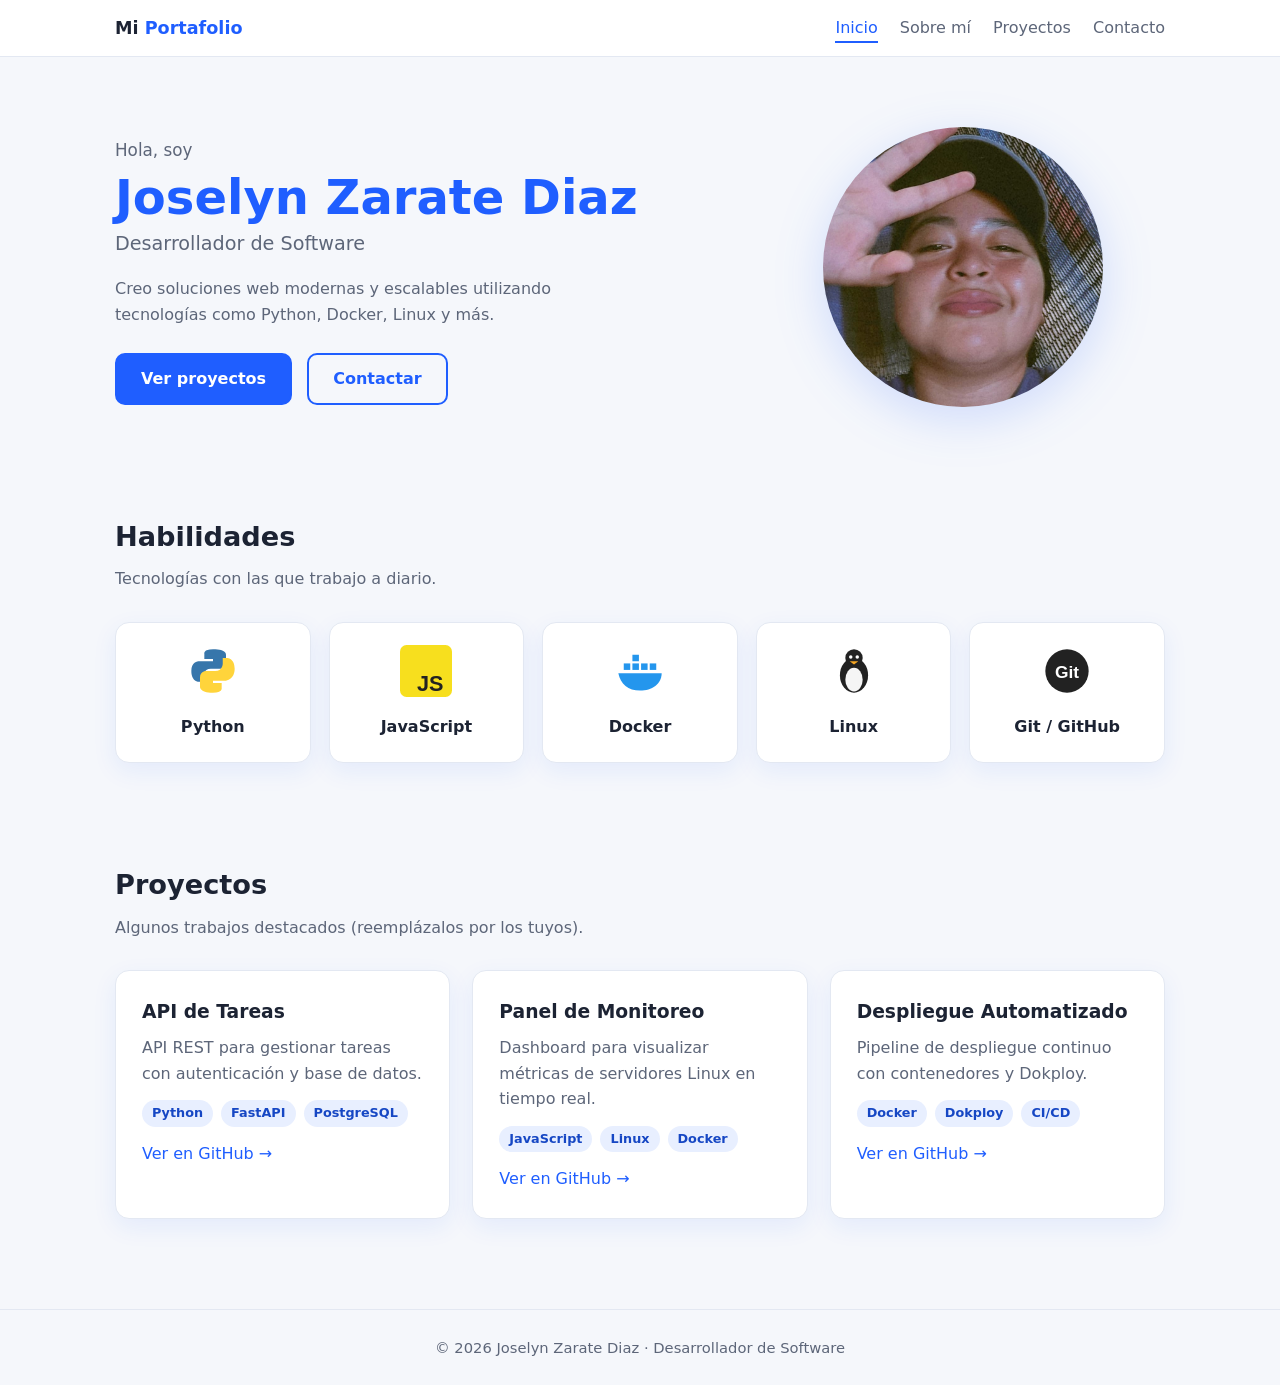
==== index.html @ 58af4c86 "Add files via upload" ====
<!DOCTYPE html>
<html lang="es">
<head>
  <meta charset="UTF-8">
  <meta name="viewport" content="width=device-width, initial-scale=1.0">
  <meta name="description" content="Portafolio de desarrollador de software">
  <title>Mi Portafolio | Desarrollador de Software</title>
  <link rel="stylesheet" href="css/style.css">
</head>
<body>

  <header class="navbar">
    <div class="container">
      <a class="brand" href="index.html">Mi <span>Portafolio</span></a>
      <ul class="nav-links">
        <li><a href="index.html">Inicio</a></li>
        <li><a href="about.html">Sobre mí</a></li>
        <li><a href="index.html#proyectos">Proyectos</a></li>
        <li><a href="contact.html">Contacto</a></li>
      </ul>
    </div>
  </header>

  <main>
    <section class="hero">
      <div class="container">
        <div>
          <small>Hola, soy</small>
          <h1><span>Joselyn Zarate Diaz</span></h1>
          <h2>Desarrollador de Software</h2>
          <p>Creo soluciones web modernas y escalables utilizando tecnologías como Python, Docker, Linux y más.</p>
          <a class="btn btn-primary" href="#proyectos">Ver proyectos</a>
          <a class="btn btn-outline" href="contact.html">Contactar</a>
        </div>
        <div class="hero-img">
          <img src="assets/foto.jpg" alt="Avatar del desarrollador">
        </div>
      </div>
    </section>

    <section id="habilidades">
      <div class="container">
        <h2 class="section-title">Habilidades</h2>
        <p class="section-sub">Tecnologías con las que trabajo a diario.</p>
        <div class="skills">
          <div class="card skill">
            <svg viewBox="0 0 48 48"><path d="M24 4c-9 0-8 4-8 4v5h8v2H12S4 14 4 24s7 10 7 10h4v-5s0-7 7-7h8s6 0 6-6V9s1-5-12-5z" fill="#3776ab"/><path d="M24 44c9 0 8-4 8-4v-5h-8v-2h12s8-1 8-11-7-10-7-10h-4v5s0 7-7 7h-8s-6 0-6 6v8s-1 6 12 6z" fill="#ffd43b"/></svg>
            <h3>Python</h3>
          </div>
          <div class="card skill">
            <svg viewBox="0 0 48 48"><rect width="48" height="48" rx="6" fill="#f7df1e"/><text x="28" y="42" font-size="20" font-weight="700" text-anchor="middle" fill="#222" font-family="Arial">JS</text></svg>
            <h3>JavaScript</h3>
          </div>
          <div class="card skill">
            <svg viewBox="0 0 48 48"><path d="M4 26h40c0 10-9 16-20 16S6 36 4 26z" fill="#2496ed"/><g fill="#2496ed"><rect x="9" y="17" width="6" height="6"/><rect x="17" y="17" width="6" height="6"/><rect x="25" y="17" width="6" height="6"/><rect x="17" y="9" width="6" height="6"/><rect x="33" y="17" width="6" height="6"/></g></svg>
            <h3>Docker</h3>
          </div>
          <div class="card skill">
            <svg viewBox="0 0 48 48"><ellipse cx="24" cy="28" rx="13" ry="16" fill="#222"/><ellipse cx="24" cy="32" rx="8" ry="11" fill="#f5f5f5"/><circle cx="24" cy="12" r="8" fill="#222"/><circle cx="21" cy="11" r="1.6" fill="#fff"/><circle cx="27" cy="11" r="1.6" fill="#fff"/><path d="M20 15l4 3 4-3z" fill="#f5a623"/></svg>
            <h3>Linux</h3>
          </div>
          <div class="card skill">
            <svg viewBox="0 0 48 48"><circle cx="24" cy="24" r="20" fill="#222"/><text x="24" y="30" font-size="16" font-weight="700" text-anchor="middle" fill="#fff" font-family="Arial">Git</text></svg>
            <h3>Git / GitHub</h3>
          </div>
        </div>
      </div>
    </section>

    <section id="proyectos">
      <div class="container">
        <h2 class="section-title">Proyectos</h2>
        <p class="section-sub">Algunos trabajos destacados (reemplázalos por los tuyos).</p>
        <div class="projects">
          <article class="card project">
            <h3>API de Tareas</h3>
            <p>API REST para gestionar tareas con autenticación y base de datos.</p>
            <div class="tags"><span class="tag">Python</span><span class="tag">FastAPI</span><span class="tag">PostgreSQL</span></div>
            <a href="https://github.com/joselyn67" target="_blank" rel="noopener">Ver en GitHub →</a>
          </article>
          <article class="card project">
            <h3>Panel de Monitoreo</h3>
            <p>Dashboard para visualizar métricas de servidores Linux en tiempo real.</p>
            <div class="tags"><span class="tag">JavaScript</span><span class="tag">Linux</span><span class="tag">Docker</span></div>
            <a href="https://github.com/joselyn67" target="_blank" rel="noopener">Ver en GitHub →</a>
          </article>
          <article class="card project">
            <h3>Despliegue Automatizado</h3>
            <p>Pipeline de despliegue continuo con contenedores y Dokploy.</p>
            <div class="tags"><span class="tag">Docker</span><span class="tag">Dokploy</span><span class="tag">CI/CD</span></div>
            <a href="https://github.com/joselyn67" target="_blank" rel="noopener">Ver en GitHub →</a>
          </article>
        </div>
      </div>
    </section>
  </main>

  <footer>
    <div class="container">© <span id="year">2026</span> Joselyn Zarate Diaz · Desarrollador de Software</div>
  </footer>

  <script src="js/main.js"></script>
</body>
</html>
---- css/style.css ----
:root {
  --bg: #f5f7fb;
  --surface: #ffffff;
  --text: #1c2333;
  --muted: #5d6679;
  --primary: #1f5eff;
  --primary-dark: #1647c4;
  --border: #e3e8f2;
  --radius: 14px;
  --shadow: 0 8px 24px rgba(31, 94, 255, 0.08);
}

* { box-sizing: border-box; margin: 0; padding: 0; }

html { scroll-behavior: smooth; }

body {
  font-family: "Segoe UI", system-ui, -apple-system, Roboto, sans-serif;
  background: var(--bg);
  color: var(--text);
  line-height: 1.6;
}

a { color: var(--primary); text-decoration: none; }

.container { width: min(1050px, 92%); margin: 0 auto; }

/* ---------- Navbar ---------- */
.navbar {
  position: sticky;
  top: 0;
  z-index: 10;
  background: rgba(255, 255, 255, 0.92);
  backdrop-filter: blur(8px);
  border-bottom: 1px solid var(--border);
}
.navbar .container {
  display: flex;
  align-items: center;
  justify-content: space-between;
  padding: 14px 0;
}
.brand { font-weight: 700; font-size: 1.1rem; color: var(--text); }
.brand span { color: var(--primary); }
.nav-links { display: flex; gap: 22px; list-style: none; }
.nav-links a { color: var(--muted); font-weight: 500; padding-bottom: 4px; }
.nav-links a:hover,
.nav-links a.active { color: var(--primary); border-bottom: 2px solid var(--primary); }

/* ---------- Hero ---------- */
.hero { padding: 70px 0 50px; }
.hero .container {
  display: grid;
  grid-template-columns: 1.2fr 0.8fr;
  gap: 40px;
  align-items: center;
}
.hero small { color: var(--muted); font-size: 1.05rem; }
.hero h1 { font-size: clamp(2rem, 5vw, 3rem); line-height: 1.15; margin: 6px 0 4px; }
.hero h1 span { color: var(--primary); }
.hero h2 { font-size: 1.2rem; color: var(--muted); font-weight: 500; margin-bottom: 16px; }
.hero p { color: var(--muted); max-width: 520px; margin-bottom: 26px; }
.hero-img { text-align: center; }
.hero-img img { border-radius: 50%; aspect-ratio: 1 / 1; object-fit: cover; width: min(280px, 80%); filter: drop-shadow(0 12px 24px rgba(31, 94, 255, 0.18)); }

.btn {
  display: inline-block;
  padding: 11px 24px;
  border-radius: 10px;
  font-weight: 600;
  border: 2px solid var(--primary);
  transition: 0.2s;
  cursor: pointer;
  font-size: 1rem;
}
.btn-primary { background: var(--primary); color: #fff; }
.btn-primary:hover { background: var(--primary-dark); border-color: var(--primary-dark); }
.btn-outline { background: transparent; color: var(--primary); margin-left: 10px; }
.btn-outline:hover { background: var(--primary); color: #fff; }

/* ---------- Secciones ---------- */
section { padding: 50px 0; }
.section-title { font-size: 1.7rem; margin-bottom: 8px; }
.section-sub { color: var(--muted); margin-bottom: 30px; }

.card {
  background: var(--surface);
  border: 1px solid var(--border);
  border-radius: var(--radius);
  box-shadow: var(--shadow);
  padding: 26px;
}

/* Habilidades */
.skills { display: grid; grid-template-columns: repeat(auto-fit, minmax(150px, 1fr)); gap: 18px; }
.skill { text-align: center; padding: 22px 10px; }
.skill svg { width: 52px; height: 52px; margin-bottom: 10px; }
.skill h3 { font-size: 1rem; }

/* Proyectos */
.projects { display: grid; grid-template-columns: repeat(auto-fit, minmax(280px, 1fr)); gap: 22px; }
.project h3 { margin-bottom: 8px; }
.project p { color: var(--muted); margin-bottom: 14px; }
.tags { display: flex; flex-wrap: wrap; gap: 8px; margin-bottom: 14px; }
.tag {
  background: #e8efff;
  color: var(--primary-dark);
  font-size: 0.8rem;
  font-weight: 600;
  padding: 3px 10px;
  border-radius: 20px;
}

/* Timeline (Sobre mí) */
.timeline { border-left: 3px solid var(--primary); padding-left: 22px; display: grid; gap: 22px; }
.timeline h3 { font-size: 1.05rem; }
.timeline span { color: var(--muted); font-size: 0.9rem; }

.two-col { display: grid; grid-template-columns: 1fr 1fr; gap: 28px; }

/* Formulario */
form { display: grid; gap: 16px; }
label { font-weight: 600; font-size: 0.92rem; }
input, textarea {
  width: 100%;
  padding: 12px 14px;
  border: 1px solid var(--border);
  border-radius: 10px;
  font: inherit;
  background: #fbfcff;
}
input:focus, textarea:focus { outline: 2px solid var(--primary); border-color: transparent; }
textarea { min-height: 140px; resize: vertical; }
.form-msg { font-weight: 600; color: #168a45; display: none; }

.contact-list { list-style: none; display: grid; gap: 14px; }
.contact-list li { color: var(--muted); }
.contact-list strong { color: var(--text); display: block; }

/* Footer */
footer {
  text-align: center;
  padding: 26px 0;
  color: var(--muted);
  border-top: 1px solid var(--border);
  margin-top: 40px;
  font-size: 0.92rem;
}

/* Responsive */
@media (max-width: 760px) {
  .hero .container, .two-col { grid-template-columns: 1fr; }
  .hero-img { order: -1; }
  .nav-links { gap: 14px; font-size: 0.92rem; }
  .btn-outline { margin-left: 0; margin-top: 10px; }
}
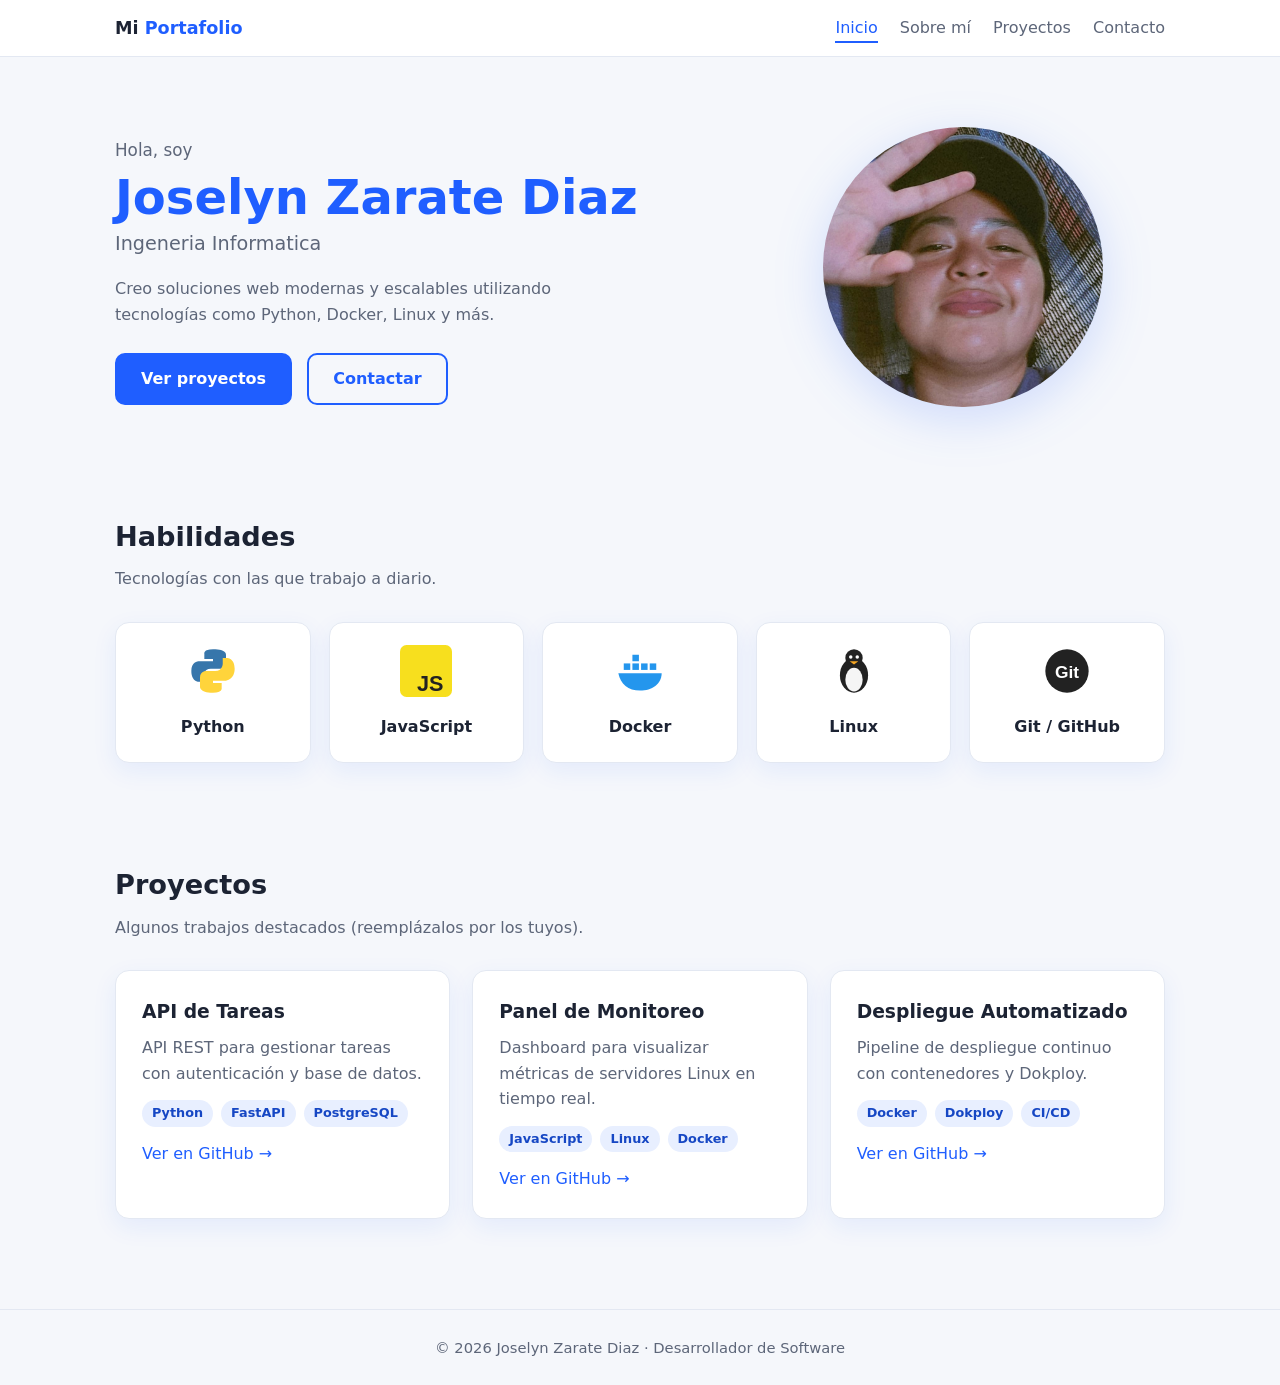
==== commit 132d57bc: "Update job title to "Ingeneria Informatica" in the hero section" ====
--- a/index.html
+++ b/index.html
@@ -27,7 +27,7 @@
         <div>
           <small>Hola, soy</small>
           <h1><span>Joselyn Zarate Diaz</span></h1>
-          <h2>Desarrollador de Software</h2>
+          <h2>Ingeneria Informatica</h2>
           <p>Creo soluciones web modernas y escalables utilizando tecnologías como Python, Docker, Linux y más.</p>
           <a class="btn btn-primary" href="#proyectos">Ver proyectos</a>
           <a class="btn btn-outline" href="contact.html">Contactar</a>
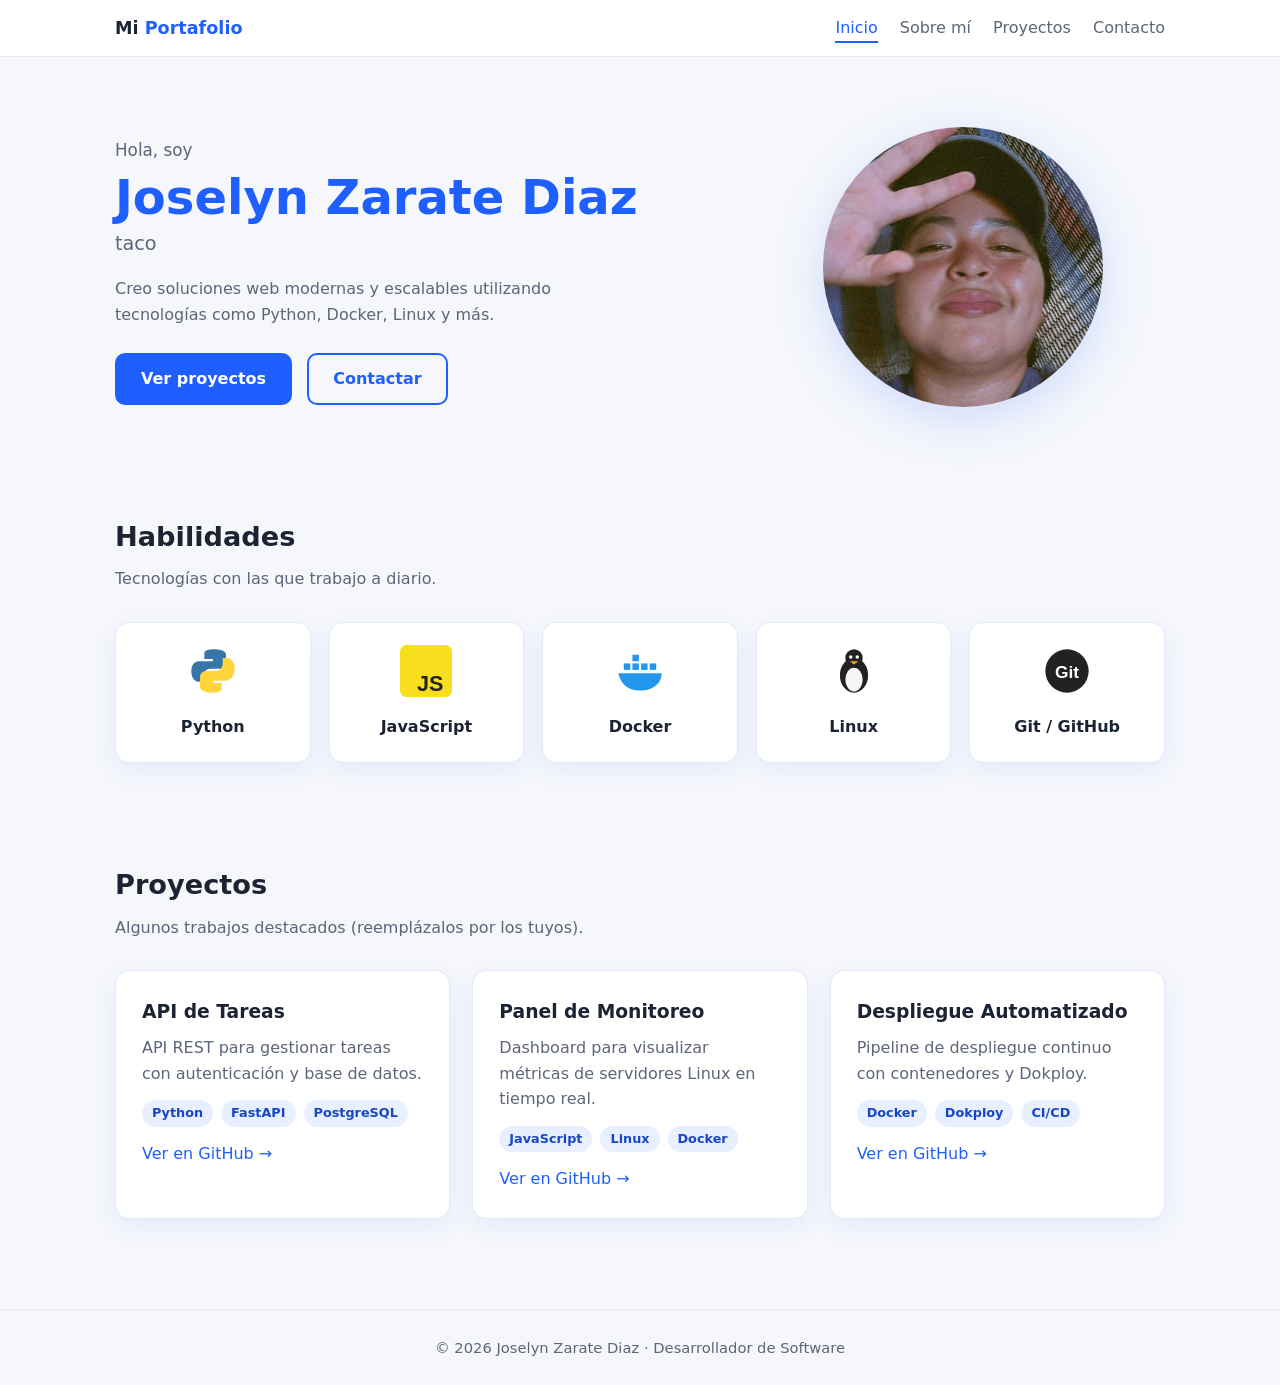
==== commit 93aa4b72: "Update job title in hero section to "taco"" ====
--- a/index.html
+++ b/index.html
@@ -27,7 +27,7 @@
         <div>
           <small>Hola, soy</small>
           <h1><span>Joselyn Zarate Diaz</span></h1>
-          <h2>Ingeneria Informatica</h2>
+          <h2>taco</h2>
           <p>Creo soluciones web modernas y escalables utilizando tecnologías como Python, Docker, Linux y más.</p>
           <a class="btn btn-primary" href="#proyectos">Ver proyectos</a>
           <a class="btn btn-outline" href="contact.html">Contactar</a>
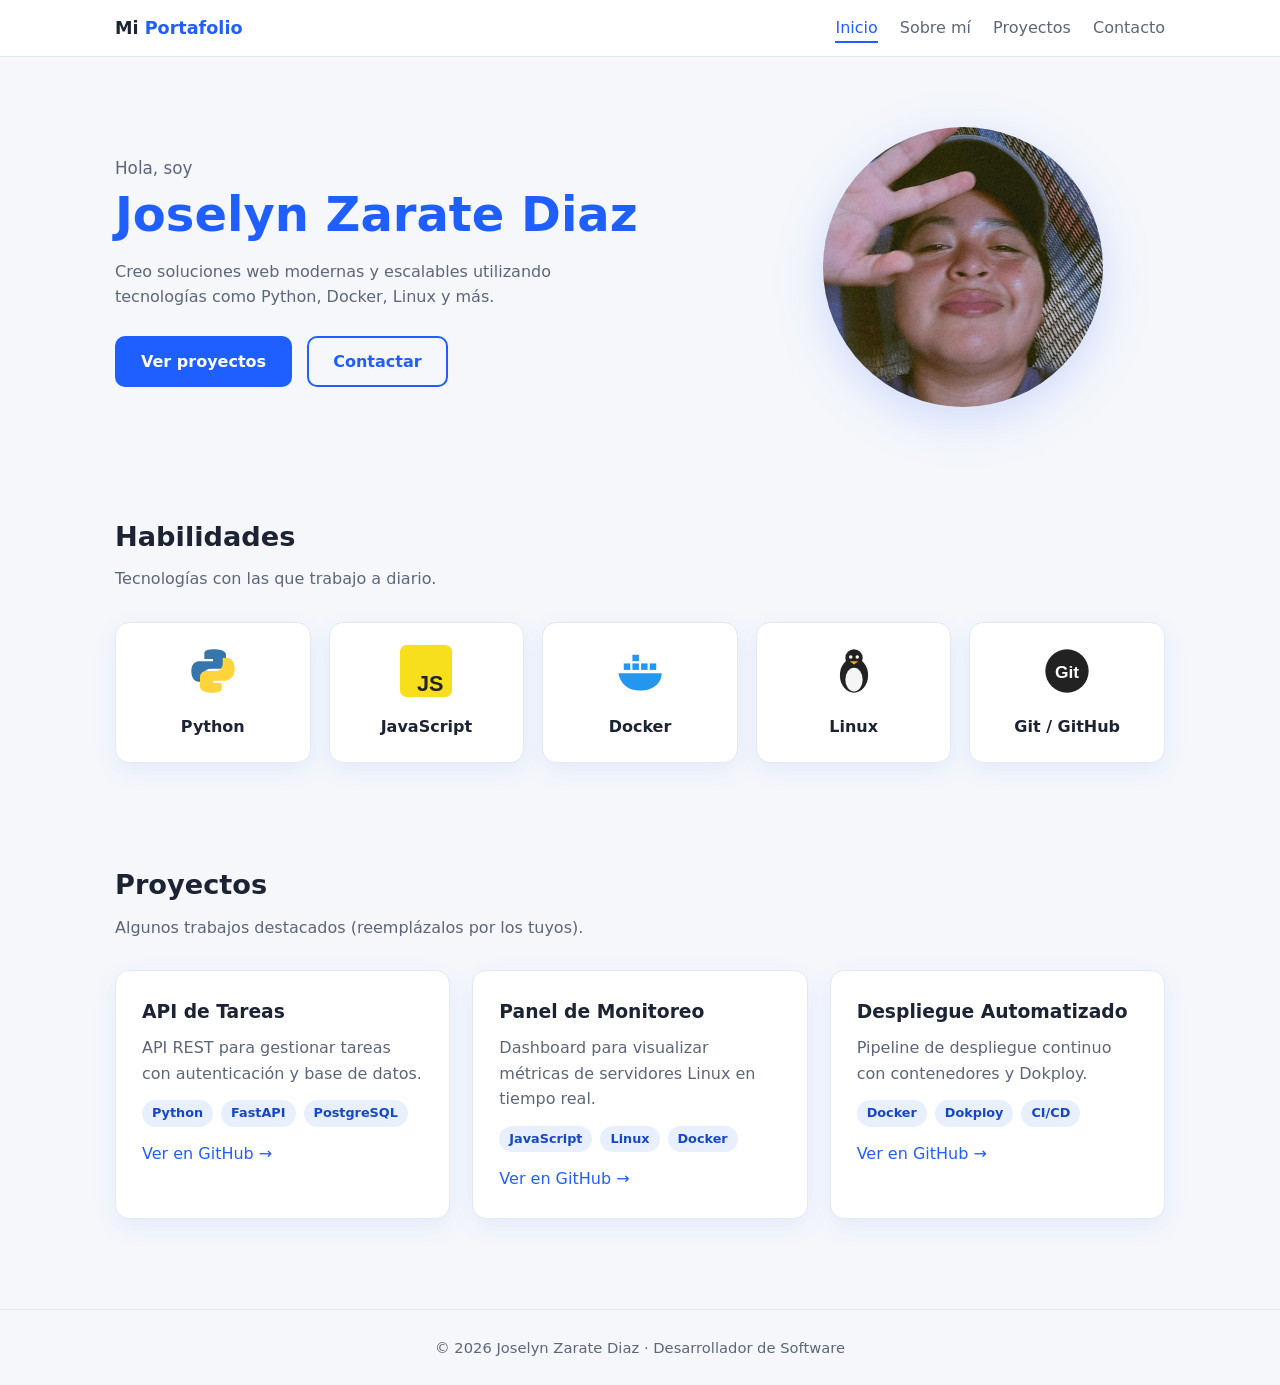
==== commit 841b59c5: "quite taco" ====
--- a/index.html
+++ b/index.html
@@ -27,7 +27,7 @@
         <div>
           <small>Hola, soy</small>
           <h1><span>Joselyn Zarate Diaz</span></h1>
-          <h2>taco</h2>
+          <h2></h2>
           <p>Creo soluciones web modernas y escalables utilizando tecnologías como Python, Docker, Linux y más.</p>
           <a class="btn btn-primary" href="#proyectos">Ver proyectos</a>
           <a class="btn btn-outline" href="contact.html">Contactar</a>
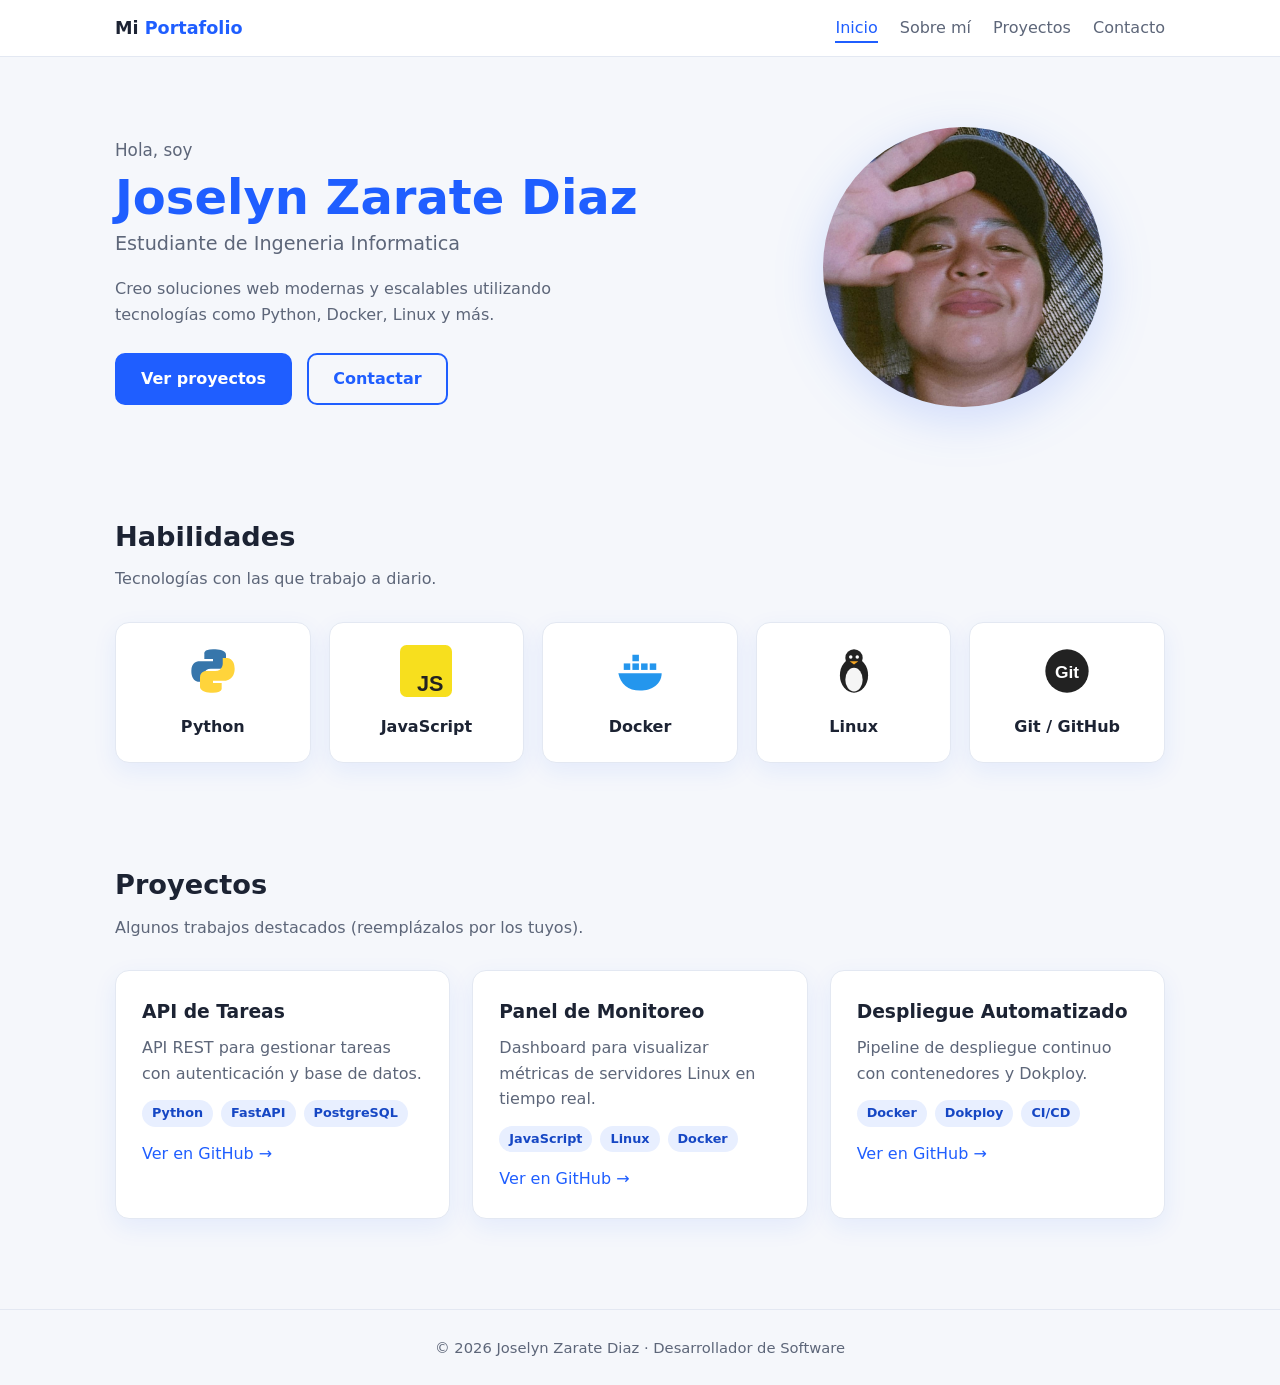
==== commit db4c3726: "Update hero section to include job title "Estudiante de Ingeneria Informatica"" ====
--- a/index.html
+++ b/index.html
@@ -27,7 +27,7 @@
         <div>
           <small>Hola, soy</small>
           <h1><span>Joselyn Zarate Diaz</span></h1>
-          <h2></h2>
+          <h2>Estudiante de Ingeneria Informatica</h2>
           <p>Creo soluciones web modernas y escalables utilizando tecnologías como Python, Docker, Linux y más.</p>
           <a class="btn btn-primary" href="#proyectos">Ver proyectos</a>
           <a class="btn btn-outline" href="contact.html">Contactar</a>
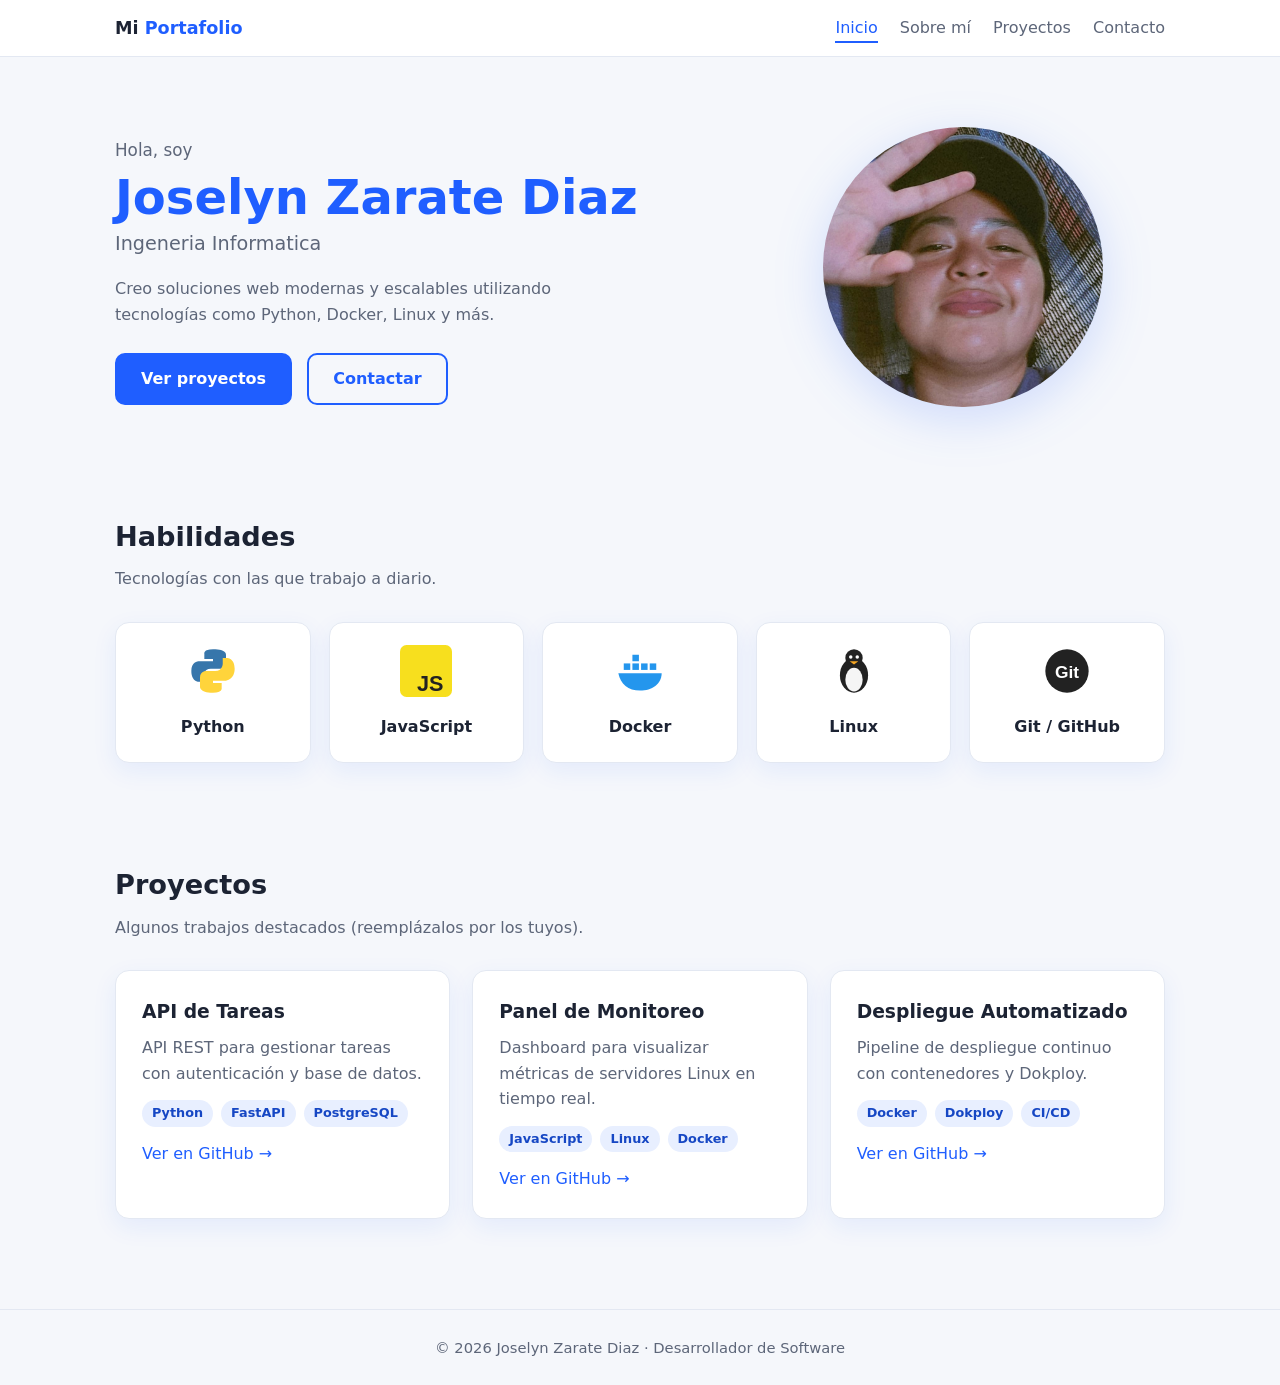
==== commit 358cd8dc: "Cambie Estuduante de Ingenieria  Inormatica" ====
--- a/index.html
+++ b/index.html
@@ -27,7 +27,7 @@
         <div>
           <small>Hola, soy</small>
           <h1><span>Joselyn Zarate Diaz</span></h1>
-          <h2>Estudiante de Ingeneria Informatica</h2>
+          <h2>Ingeneria Informatica</h2>
           <p>Creo soluciones web modernas y escalables utilizando tecnologías como Python, Docker, Linux y más.</p>
           <a class="btn btn-primary" href="#proyectos">Ver proyectos</a>
           <a class="btn btn-outline" href="contact.html">Contactar</a>
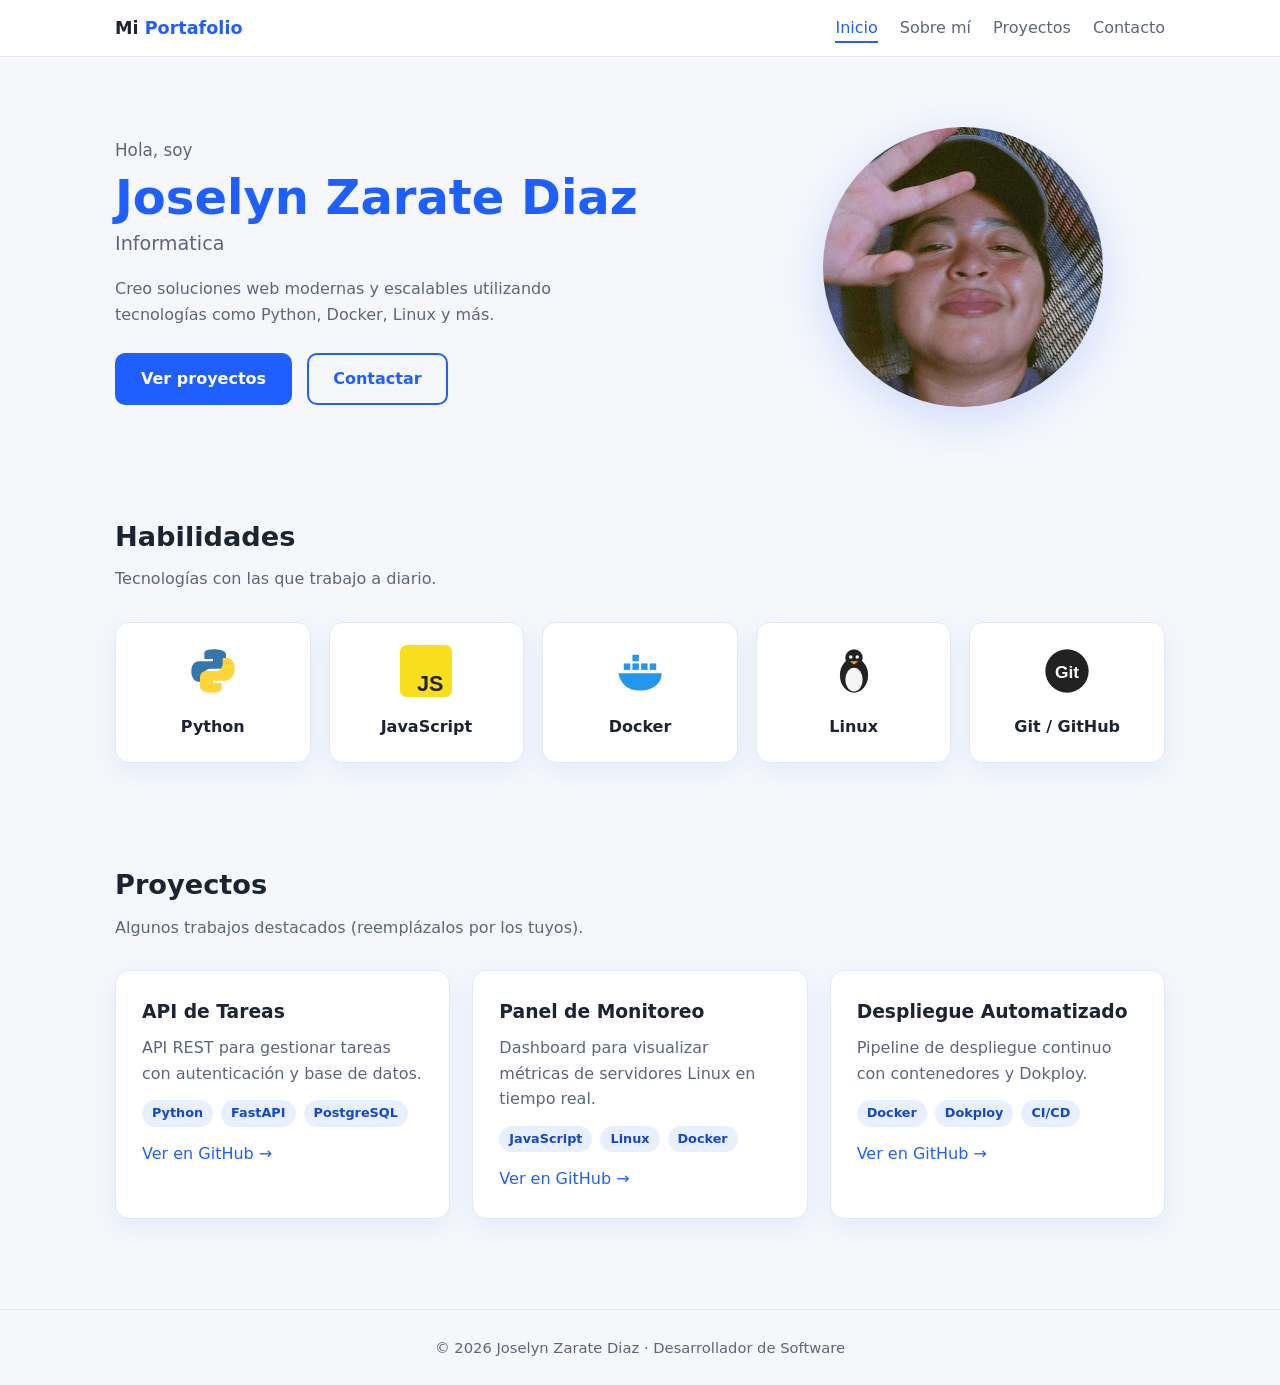
==== commit 7d509d40: "commit "cambio de subtitulo"" ====
--- a/index.html
+++ b/index.html
@@ -27,7 +27,7 @@
         <div>
           <small>Hola, soy</small>
           <h1><span>Joselyn Zarate Diaz</span></h1>
-          <h2>Ingeneria Informatica</h2>
+          <h2>Informatica</h2>
           <p>Creo soluciones web modernas y escalables utilizando tecnologías como Python, Docker, Linux y más.</p>
           <a class="btn btn-primary" href="#proyectos">Ver proyectos</a>
           <a class="btn btn-outline" href="contact.html">Contactar</a>
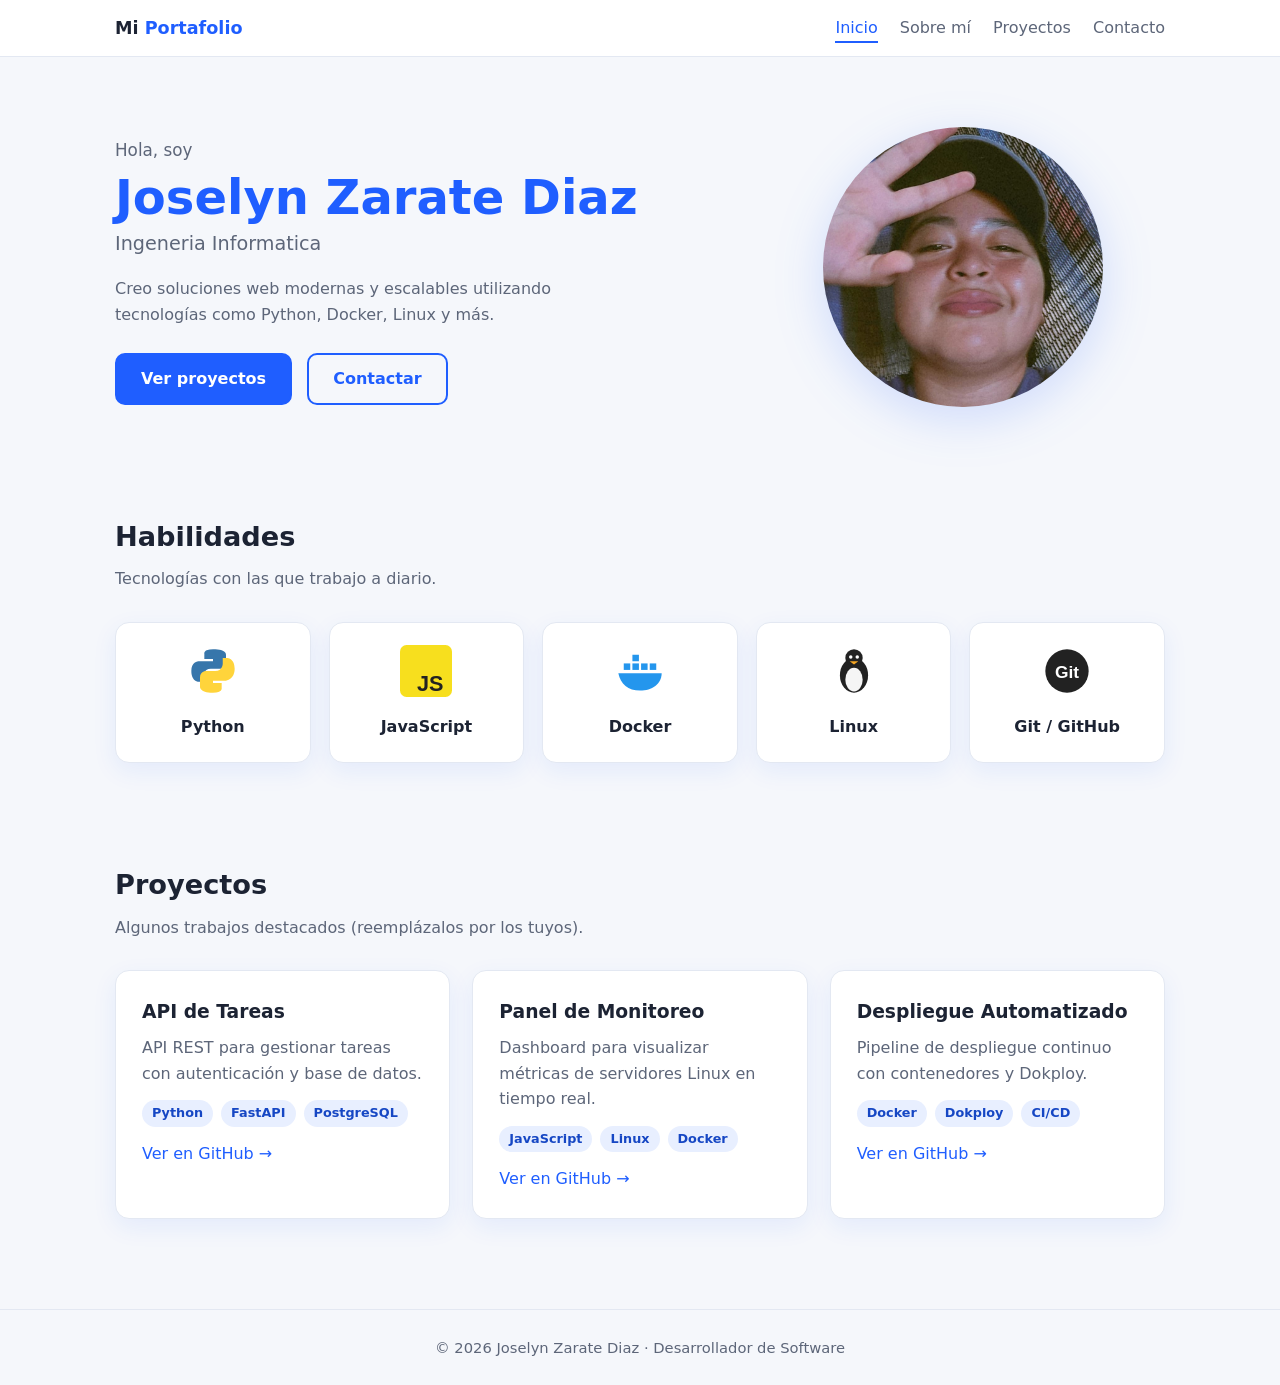
==== commit ecf530fb: "Agregue Ingeneria" ====
--- a/index.html
+++ b/index.html
@@ -27,7 +27,7 @@
         <div>
           <small>Hola, soy</small>
           <h1><span>Joselyn Zarate Diaz</span></h1>
-          <h2>Informatica</h2>
+          <h2>Ingeneria Informatica</h2>
           <p>Creo soluciones web modernas y escalables utilizando tecnologías como Python, Docker, Linux y más.</p>
           <a class="btn btn-primary" href="#proyectos">Ver proyectos</a>
           <a class="btn btn-outline" href="contact.html">Contactar</a>
